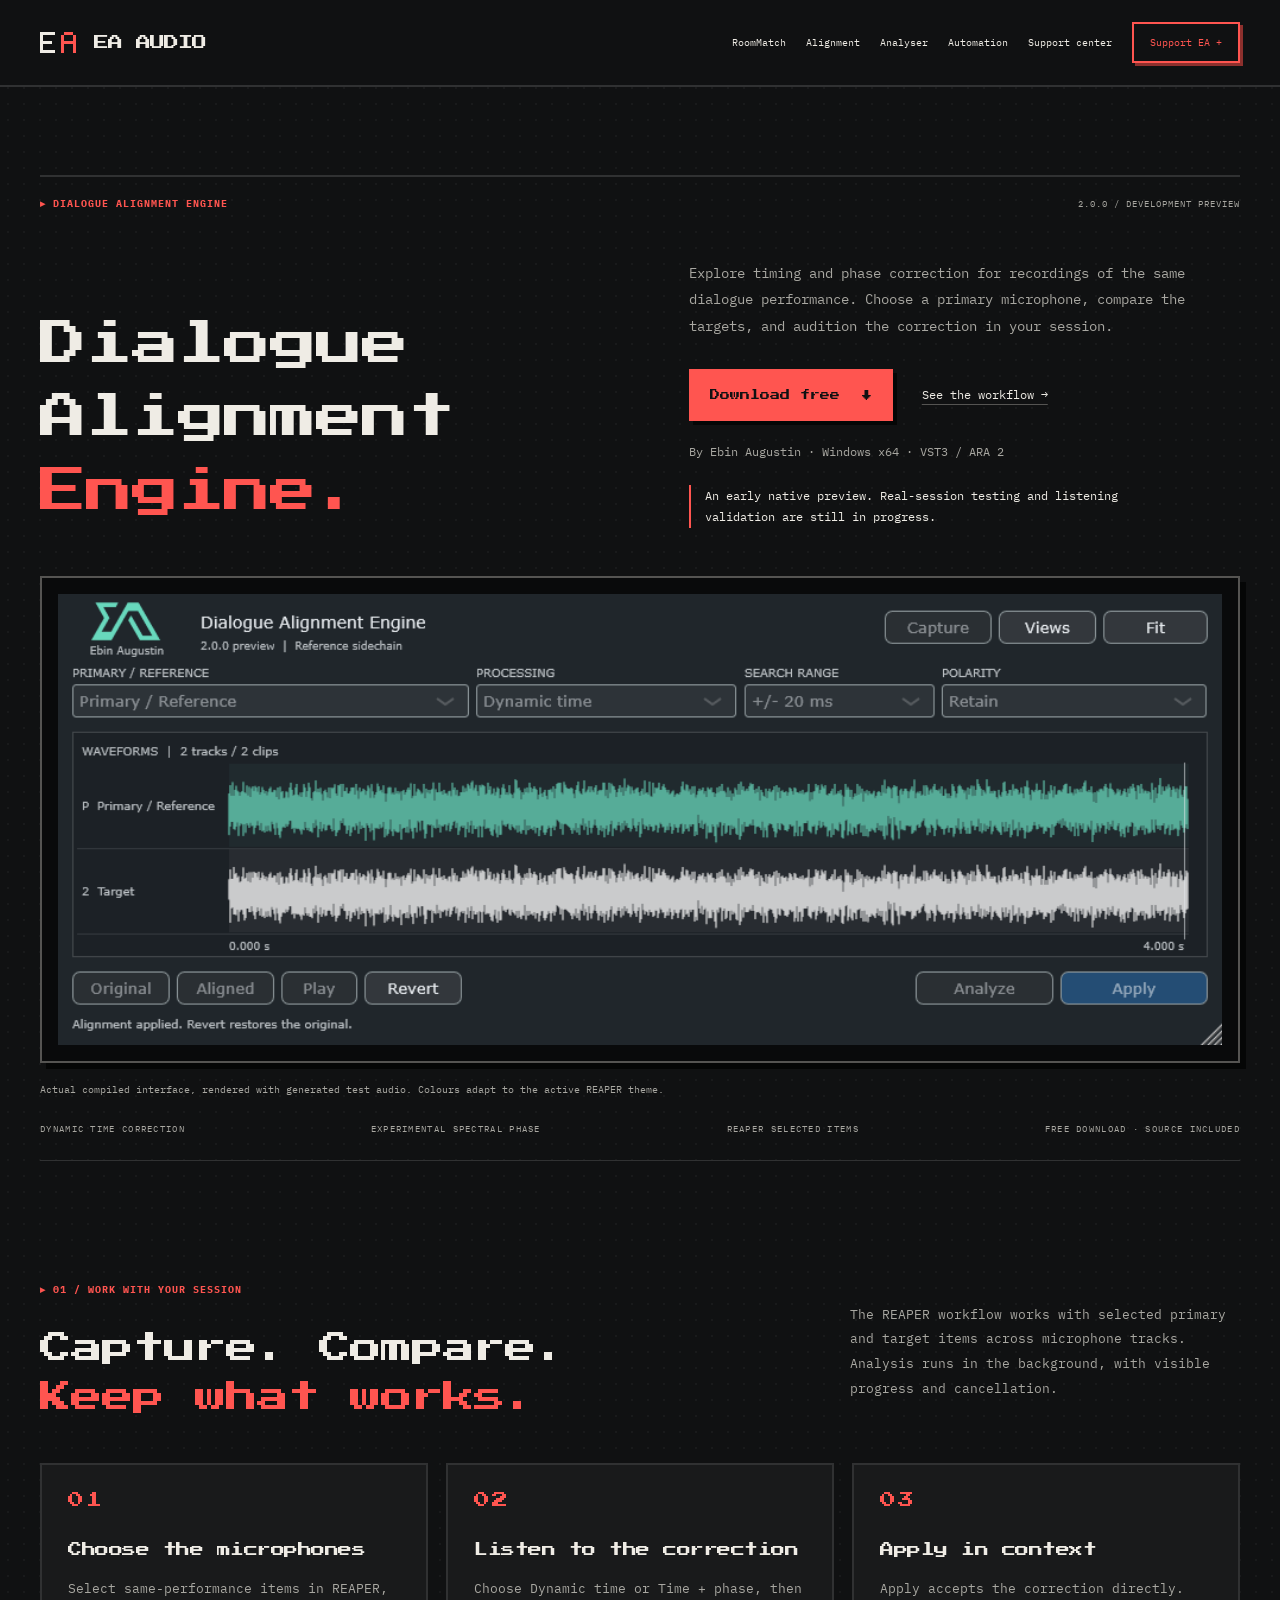
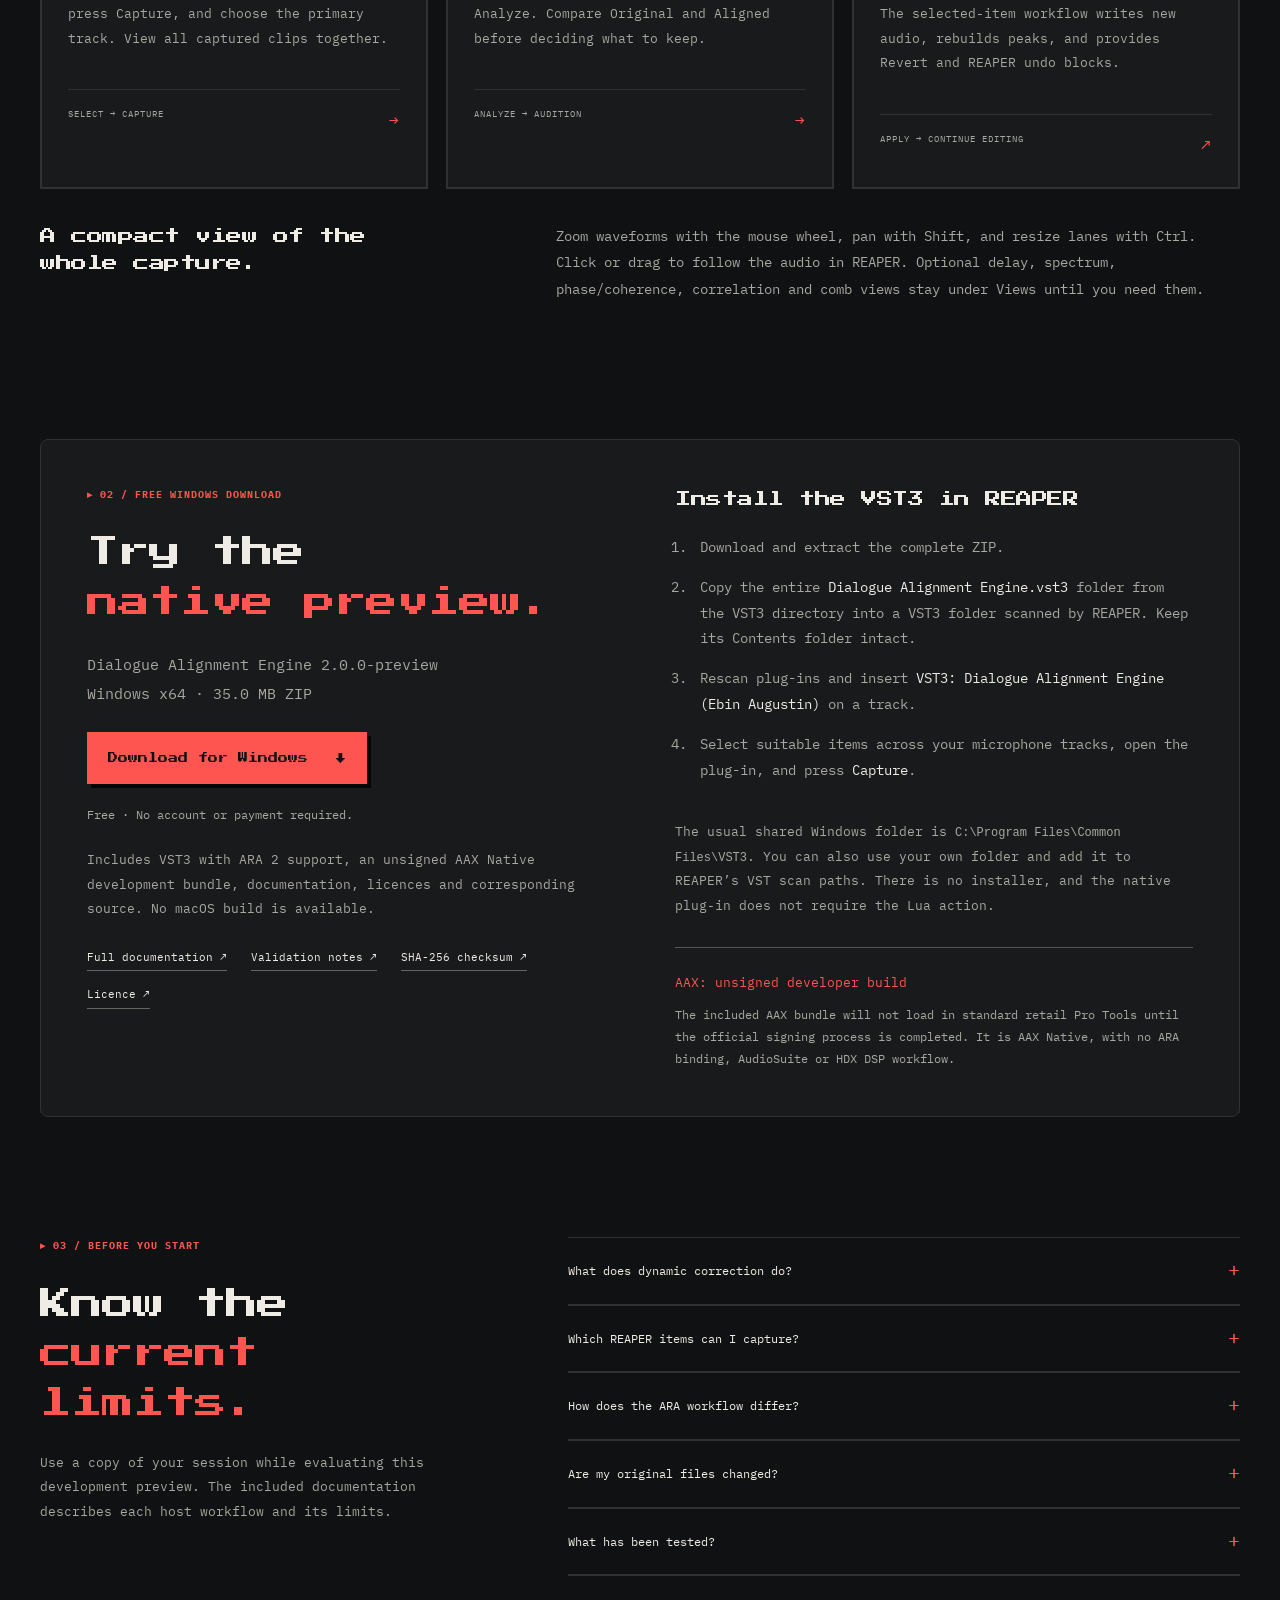
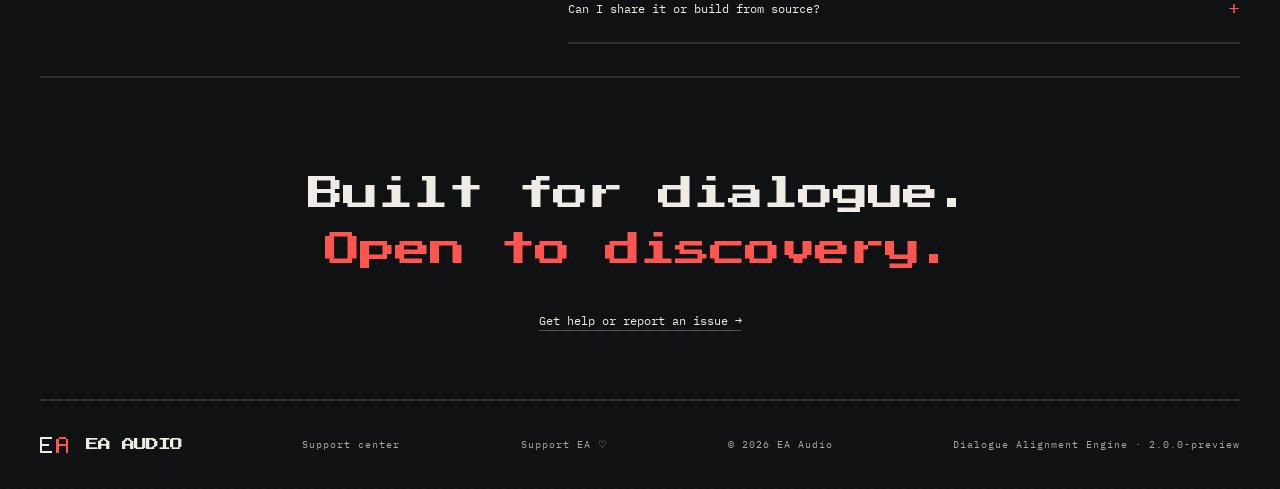
==== alignment.html @ 18503dd4 "Publish free Dialogue Alignment Engine 2.0.0 preview" ====
<!doctype html>
<html lang="en">
<head>
  <meta charset="UTF-8">
  <meta name="viewport" content="width=device-width, initial-scale=1">
  <meta name="theme-color" content="#101112">
  <title>Dialogue Alignment Engine — Free Windows Preview · EA Audio</title>
  <meta name="description" content="Free Windows preview of Dialogue Alignment Engine by Ebin Augustin. Dynamic dialogue timing, experimental spectral phase correction, and REAPER integration. VST3 with ARA 2 support.">
  <meta property="og:title" content="Dialogue Alignment Engine — Dialogue timing and phase correction">
  <meta property="og:description" content="A free Windows development preview for dialogue timing and phase correction. VST3 with ARA 2 support and a REAPER selected-item workflow.">
  <meta property="og:type" content="website">
  <meta property="og:url" content="https://ebinaugustin.github.io/ea-audio-website/alignment.html">
  <meta property="og:image" content="https://ebinaugustin.github.io/ea-audio-website/assets/alignment/interface.png">
  <link rel="canonical" href="https://ebinaugustin.github.io/ea-audio-website/alignment.html">
  <link rel="icon" href="assets/favicon.svg" type="image/svg+xml">
  <link rel="stylesheet" href="styles.css?v=9">
  <link rel="stylesheet" href="alignment.css?v=1">
  <script type="application/ld+json">{"@context":"https://schema.org","@type":"SoftwareApplication","name":"Dialogue Alignment Engine","softwareVersion":"2.0.0-preview","operatingSystem":"Windows x64","applicationCategory":"MultimediaApplication","author":{"@type":"Person","name":"Ebin Augustin"},"offers":{"@type":"Offer","price":"0","priceCurrency":"USD"},"url":"https://ebinaugustin.github.io/ea-audio-website/alignment.html","downloadUrl":"https://ebinaugustin.github.io/ea-audio-website/downloads/dialogue-alignment-engine/2.0.0-preview/Dialogue_Alignment_Engine_2_0_0_Windows_Preview.zip"}</script>
<link rel="stylesheet" href="pixel.css?v=2">
</head>
<body>
  <a class="skip" href="#main">Skip to content</a>
  <header class="header"><a class="brand" href="./" aria-label="EA Audio home"><img src="assets/pixel-mark.svg" alt="" width="34" height="28"><span>EA <b>AUDIO</b></span></a><button class="pixel-menu" type="button" aria-expanded="false" aria-controls="pixel-navigation">MENU +</button><nav id="pixel-navigation" aria-label="Main navigation"><a href="./#roommatch">RoomMatch</a><a href="alignment.html" aria-current="page">Alignment</a><a href="analyser.html">Analyser</a><a href="automation.html">Automation</a><a href="support.html">Support center</a><a class="nav-support" href="./#support">Support EA +</a></nav></header>
  <main id="main">
    <section class="section alignment-hero">
      <div class="hero-top"><p class="eyebrow">DIALOGUE ALIGNMENT ENGINE</p><span class="edition">2.0.0 / DEVELOPMENT PREVIEW</span></div>
      <div class="alignment-heading">
        <h1>Dialogue<br>Alignment<br><em>Engine.</em></h1>
        <div>
          <p class="intro">Explore timing and phase correction for recordings of the same dialogue performance. Choose a primary microphone, compare the targets, and audition the correction in your session.</p>
          <div class="hero-actions"><a class="button primary" href="#download">Download free <span aria-hidden="true">↓</span></a><a class="text-link" href="#workflow">See the workflow →</a></div>
          <p class="alignment-meta">By Ebin Augustin · Windows x64 · VST3 / ARA 2</p>
          <p class="alignment-preview-note">An early native preview. Real-session testing and listening validation are still in progress.</p>
        </div>
      </div>
      <figure class="alignment-figure">
        <div class="product-frame"><img src="assets/alignment/interface.png" width="980" height="380" alt="Dialogue Alignment Engine with primary and target waveforms, dynamic time controls and Original, Aligned, Analyze and Apply buttons" fetchpriority="high"></div>
        <figcaption class="caption">Actual compiled interface, rendered with generated test audio. Colours adapt to the active REAPER theme.</figcaption>
      </figure>
      <div class="alignment-strip"><span>DYNAMIC TIME CORRECTION</span><span>EXPERIMENTAL SPECTRAL PHASE</span><span>REAPER SELECTED ITEMS</span><span>FREE DOWNLOAD · SOURCE INCLUDED</span></div>
    </section>

    <section class="section" id="workflow">
      <div class="section-heading"><div><p class="eyebrow">01 / WORK WITH YOUR SESSION</p><h2>Capture. Compare.<br><em>Keep what works.</em></h2></div><p>The REAPER workflow works with selected primary and target items across microphone tracks. Analysis runs in the background, with visible progress and cancellation.</p></div>
      <div class="steps">
        <article><span class="step-num">01</span><h3>Choose the microphones</h3><p>Select same-performance items in REAPER, press Capture, and choose the primary track. View all captured clips together.</p><div class="step-line"><span>SELECT → CAPTURE</span><span aria-hidden="true">→</span></div></article>
        <article><span class="step-num">02</span><h3>Listen to the correction</h3><p>Choose Dynamic time or Time + phase, then Analyze. Compare Original and Aligned before deciding what to keep.</p><div class="step-line"><span>ANALYZE → AUDITION</span><span aria-hidden="true">→</span></div></article>
        <article><span class="step-num">03</span><h3>Apply in context</h3><p>Apply accepts the correction directly. The selected-item workflow writes new audio, rebuilds peaks, and provides Revert and REAPER undo blocks.</p><div class="step-line"><span>APPLY → CONTINUE EDITING</span><span aria-hidden="true">↗</span></div></article>
      </div>
      <div class="alignment-detail"><h3>A compact view of the whole capture.</h3><p>Zoom waveforms with the mouse wheel, pan with Shift, and resize lanes with Ctrl. Click or drag to follow the audio in REAPER. Optional delay, spectrum, phase/coherence, correlation and comb views stay under Views until you need them.</p></div>
    </section>

    <section class="section alignment-download" id="download" aria-labelledby="download-title">
      <div class="alignment-download-panel">
        <div>
          <p class="eyebrow">02 / FREE WINDOWS DOWNLOAD</p>
          <h2 id="download-title">Try the<br><em>native preview.</em></h2>
          <p class="intro">Dialogue Alignment Engine 2.0.0-preview<br>Windows x64 · 35.0 MB ZIP</p>
          <a class="button primary alignment-download-button" href="downloads/dialogue-alignment-engine/2.0.0-preview/Dialogue_Alignment_Engine_2_0_0_Windows_Preview.zip" download>Download for Windows <span aria-hidden="true">↓</span></a>
          <p class="alignment-meta">Free · No account or payment required.</p>
          <p class="alignment-small">Includes VST3 with ARA 2 support, an unsigned AAX Native development bundle, documentation, licences and corresponding source. No macOS build is available.</p>
          <div class="alignment-doc-links"><a href="downloads/dialogue-alignment-engine/2.0.0-preview/README.md">Full documentation ↗</a><a href="downloads/dialogue-alignment-engine/2.0.0-preview/VALIDATION.md">Validation notes ↗</a><a href="downloads/dialogue-alignment-engine/2.0.0-preview/SHA256SUMS.txt">SHA-256 checksum ↗</a><a href="downloads/dialogue-alignment-engine/2.0.0-preview/LICENSE.md">Licence ↗</a></div>
        </div>
        <div class="alignment-install" id="install">
          <h3>Install the VST3 in REAPER</h3>
          <ol><li>Download and extract the complete ZIP.</li><li>Copy the entire <strong>Dialogue Alignment Engine.vst3</strong> folder from the VST3 directory into a VST3 folder scanned by REAPER. Keep its Contents folder intact.</li><li>Rescan plug-ins and insert <strong>VST3: Dialogue Alignment Engine (Ebin Augustin)</strong> on a track.</li><li>Select suitable items across your microphone tracks, open the plug-in, and press <strong>Capture</strong>.</li></ol>
          <p class="alignment-small">The usual shared Windows folder is <code>C:\Program Files\Common Files\VST3</code>. You can also use your own folder and add it to REAPER’s VST scan paths. There is no installer, and the native plug-in does not require the Lua action.</p>
          <div class="alignment-aax"><strong>AAX: unsigned developer build</strong><p>The included AAX bundle will not load in standard retail Pro Tools until the official signing process is completed. It is AAX Native, with no ARA binding, AudioSuite or HDX DSP workflow.</p></div>
        </div>
      </div>
    </section>

    <section class="faq section alignment-faq" id="details">
      <div><p class="eyebrow">03 / BEFORE YOU START</p><h2>Know the<br><em>current limits.</em></h2><p class="alignment-small">Use a copy of your session while evaluating this development preview. The included documentation describes each host workflow and its limits.</p></div>
      <div class="questions">
        <details><summary>What does dynamic correction do?<span aria-hidden="true">+</span></summary><p>Dynamic time estimates changing delay across a recording rather than applying one offset to the whole clip. Time + phase adds experimental adaptive spectral phase correction. Results depend on the shared performance and recording conditions; audition them before applying.</p></details>
        <details><summary>Which REAPER items can I capture?<span aria-hidden="true">+</span></summary><p>Whole, normal-rate mono or stereo file takes, without take FX or envelopes, stretch markers, loops, grouping, locks, reversed or section sources, or existing inverted take/track polarity. Capture is limited to 512 MB total and ten minutes per clip. Track effects are outside the source analysis.</p></details>
        <details><summary>How does the ARA workflow differ?<span aria-hidden="true">+</span></summary><p>The VST3 includes an ARA 2 factory and playback/editor integration. Assign the relevant microphone regions through the host’s ARA workflow. In REAPER, use Views → Capture ARA document. Only host-assigned regions are accessible; stretched ARA regions are refused. Host playback and archive round trips still need qualification.</p></details>
        <details><summary>Are my original files changed?<span aria-hidden="true">+</span></summary><p>The REAPER selected-item workflow creates 32-bit float WAV files in the project’s Dialogue Alignment Renders folder. Original media files are not overwritten. Keep the render folder when saving, sharing or moving a project. Revert is available for the current capture session; committed media remains after reopening a project.</p></details>
        <details><summary>What has been tested?<span aria-hidden="true">+</span></summary><p>Four automated checks passed, covering generated-audio engine cases, processor and simulated REAPER integration, VST3/ARA entry points, and unsigned AAX registration. Live REAPER and ARA host workflows, production dialogue listening, large sessions and Pro Tools qualification remain pending. This is not a claim of commercial-product quality or speed parity. See the validation notes in the download.</p></details>
        <details><summary>Can I share it or build from source?<span aria-hidden="true">+</span></summary><p>Yes. The package includes corresponding source and dependency notices. The project uses AGPL-3.0-or-later; preserve the included notices and follow the licence terms when redistributing or modifying it. The older Lua action is a separate tool, with some features that are not yet exposed in the native interface.</p></details>
      </div>
    </section>
    <section class="closing"><p>Built for dialogue.<br><em>Open to discovery.</em></p><a class="text-link" href="support.html?plugin=dialogue-alignment-engine">Get help or report an issue →</a></section>
  </main>
  <footer><a class="brand" href="./"><img src="assets/pixel-mark.svg" alt="" width="48" height="30"><span>EA <b>AUDIO</b></span></a><a href="support.html?plugin=dialogue-alignment-engine">Support center</a><a href="./#support">Support EA ♡</a><span>© 2026 EA Audio</span><span>Dialogue Alignment Engine · 2.0.0-preview</span></footer>
<script src="pixel.js?v=2"></script>
</body>
</html>
---- styles.css ----
:root{--bg:#101112;--surface:#191a1b;--ink:#efece5;--muted:#a8a7a1;--line:#303132;--red:#ff5550}*{box-sizing:border-box}html{scroll-behavior:smooth;scroll-padding-top:90px}body{margin:0;background:var(--bg);color:var(--ink);font:16px/1.6 'DM Sans',Arial,sans-serif}a{color:inherit;text-decoration:none}button{font:inherit}a,button,summary{-webkit-tap-highlight-color:transparent}a:focus-visible,button:focus-visible,summary:focus-visible{outline:2px solid var(--red);outline-offset:6px}::selection{background:var(--red);color:#101112}.skip{position:fixed;top:-80px;left:20px;background:var(--ink);color:var(--bg);padding:12px;z-index:50}.skip:focus{top:10px}.header{padding:23px max(5.4vw,24px);display:flex;align-items:center;justify-content:space-between;border-bottom:1px solid var(--line);background:var(--bg);position:sticky;top:0;z-index:10}.brand{display:flex;align-items:center;gap:12px;font-size:20px;letter-spacing:1px;white-space:nowrap}.brand img{object-fit:contain}.brand b{font-weight:400;color:var(--muted)}nav{display:flex;gap:36px;font-size:13px;align-items:center}nav a:hover,.text-link:hover{color:var(--red)}.nav-download{border-left:1px solid var(--line);padding-left:32px}.nav-download span{margin-left:16px}.hero,.section,.closing,footer{padding-left:max(5.4vw,24px);padding-right:max(5.4vw,24px);max-width:1600px;margin:auto}.hero{padding-top:42px}.hero-top{display:flex;justify-content:space-between;align-items:center}.eyebrow,.edition,.art-label,.art-caption,.hero-bottom,.caption,.preview-label,.step-line,.step-num,.feature-list>article>span,.beta-badge,footer{font-family:'DM Sans',Arial,sans-serif;font-size:10px;letter-spacing:1.5px}.eyebrow{color:var(--red);margin:0 0 25px;font-weight:600}.hero-top .eyebrow{margin:0}.dot{display:inline-block;width:6px;height:6px;background:var(--red);border-radius:50%;margin-right:10px;box-shadow:0 0 14px #ff555050}.edition{color:var(--muted)}.hero-grid{display:grid;grid-template-columns:1.16fr 1fr;gap:42px;align-items:center;padding:54px 0 70px}h1,h2,.closing p{font-family:'Instrument Serif',Georgia,serif;font-weight:400;line-height:1.04;letter-spacing:-2px;margin:0}h1{font-size:clamp(58px,6.5vw,106px)}em{font-weight:400;color:#bcb8b0}h1 em{color:var(--red)}.intro{max-width:470px;color:var(--muted);font-size:16px;line-height:1.8;margin:30px 0}.hero-actions{display:flex;align-items:center;gap:29px}.button{padding:15px 21px;display:inline-flex;gap:30px;align-items:center;font-size:12px;font-weight:600}.primary{background:var(--red);color:#111}.primary:hover{background:#ff7772}.text-link{font-size:12px;display:inline-flex;gap:20px;align-items:center}.sound-art{border:1px solid var(--line);background:radial-gradient(ellipse at 55% 55%,#242020,transparent 60%);position:relative;padding:22px 18px 15px;transform:rotate(-2deg)}.sound-art svg{width:100%;display:block}.art-label{display:flex;justify-content:space-between;font-size:8px;color:var(--muted)}.art-caption{color:var(--muted);font-size:9px;text-align:center;padding-top:8px}.hero-bottom{border-top:1px solid var(--line);border-bottom:1px solid var(--line);display:flex;justify-content:space-between;align-items:center;padding:21px 0;color:var(--muted);font-size:9px}.hero-bottom>span:first-child{color:var(--ink);font-size:13px;letter-spacing:2px}.hero-bottom small{display:block;color:var(--red);font-size:7px;letter-spacing:2px}.section{padding-top:100px;padding-bottom:20px}h2{font-size:clamp(45px,4.3vw,68px)}.section-heading{display:flex;justify-content:space-between;gap:60px;align-items:flex-end;margin-bottom:42px}.section-heading>p{max-width:350px;margin:0;color:var(--muted);font-size:14px;line-height:1.9}.preview-toolbar{display:flex;justify-content:space-between;align-items:center;background:#191a1b;border:1px solid var(--line);padding:15px 20px}.preview-label{font-size:9px;color:var(--muted)}.view{background:transparent;border:0;color:var(--muted);font-size:11px;padding:8px 15px;cursor:pointer}.view.active{background:#303132;color:var(--ink)}.view:hover{color:var(--red)}.product-frame{background:#080b0d;border:1px solid var(--line);border-top:0;padding:22px}.product-frame img{display:block;width:100%;height:auto}.caption{color:var(--muted);font-size:9px;letter-spacing:.3px;margin-top:13px}.steps{display:grid;grid-template-columns:repeat(3,1fr);border-top:1px solid var(--line);border-bottom:1px solid var(--line)}.steps article{padding:30px 32px 22px 0}.steps article+article{border-left:1px solid var(--line);padding-left:32px}.step-num{color:var(--red)}h3{font-weight:500;font-size:20px;letter-spacing:-.4px;margin:26px 0 12px}.steps p,.feature-list p{color:var(--muted);font-size:13px;line-height:1.9;margin:0}.step-line{display:flex;justify-content:space-between;margin-top:38px;padding-top:16px;border-top:1px solid var(--line);font-size:8px;color:var(--muted)}.step-line>span:last-child{font-size:16px;color:var(--red)}.features{padding-top:90px;padding-bottom:90px}.feature-grid{display:grid;grid-template-columns:1fr 1fr;gap:80px}.feature-list article{display:flex;gap:24px;border-bottom:1px solid var(--line);padding:20px 0}.feature-list article:first-child{padding-top:0}.feature-list>article>span{color:var(--red);padding-top:3px}.feature-list h3{margin:0 0 8px;font-size:18px}.downloads{background:#e9e5dc;color:#161719;padding-top:75px;padding-bottom:55px}.downloads em{color:#726d66}.downloads .eyebrow{color:#b93430}.downloads .section-heading>p{color:#615e59}.download-grid{display:grid;grid-template-columns:repeat(3,1fr);border:1px solid #c8c3ba}.download-grid article{padding:25px;display:flex;flex-direction:column}.download-grid article+article{border-left:1px solid #c8c3ba}.os-icon{font:42px/1 Arial,sans-serif;margin-bottom:13px}.os-icon.mac{font-size:34px;height:42px;padding-top:4px}.download-grid h3{margin:12px 0 2px;font-size:22px}.download-grid p{font-size:11px;color:#615e59;margin:0}.download-action{display:flex;flex-direction:column;gap:4px;border:1px solid #bbb7b0;margin-top:30px;padding:13px 15px;font-size:12px;color:#67635d;cursor:default}.download-action span{font-size:9px;text-transform:uppercase;letter-spacing:1.2px}.download-action[href]{background:#151617;color:#efece5;cursor:pointer}.download-action[href]:hover{background:#ae302d}.beta-note{display:flex;align-items:center;gap:20px;margin-top:28px}.beta-badge{border:1px solid #a19a90;padding:4px 8px;font-size:9px;flex-shrink:0}.beta-note p{font-size:11px;color:#615e59;line-height:1.8;margin:0;max-width:760px}.faq{display:grid;grid-template-columns:.8fr 1.2fr;gap:80px;padding-bottom:90px}.questions details{border-bottom:1px solid var(--line);padding:22px 0}.questions details:first-child{border-top:1px solid var(--line)}summary{display:flex;justify-content:space-between;gap:20px;list-style:none;font-size:14px;cursor:pointer}summary::-webkit-details-marker{display:none}summary span{font-size:20px;color:var(--red);line-height:1}details[open] summary span{transform:rotate(45deg)}details p{color:var(--muted);font-size:13px;line-height:1.9;margin:20px 25px 0 0}.closing{border-top:1px solid var(--line);text-align:center;padding-top:75px;padding-bottom:75px}.closing p{font-size:clamp(45px,5vw,75px);margin:15px 0 28px}.closing .eyebrow{color:var(--muted)}footer{border-top:1px solid var(--line);display:flex;align-items:center;justify-content:space-between;padding-top:25px;padding-bottom:25px;color:var(--muted);font-size:9px;letter-spacing:.4px}footer .brand{font-size:15px;color:var(--ink)}footer .brand img{width:35px}
@media(min-width:1600px){.header{padding-left:calc((100vw - 1427px)/2);padding-right:calc((100vw - 1427px)/2)}}
@media(max-width:900px){nav{gap:20px}.hero-grid{gap:20px}h1{font-size:62px}.hero-actions{gap:20px;flex-wrap:wrap}.hero-bottom{font-size:8px;gap:18px}.hero-bottom>span:last-child{display:none}.section-heading{gap:30px}.section-heading>p{max-width:280px}.feature-grid,.faq{gap:40px}.download-grid article{padding:20px}.download-grid p{font-size:10px}}
@media(max-width:650px){.header{padding:17px 20px}.brand{font-size:16px;gap:8px}.brand img{width:34px}nav{gap:18px}nav a{font-size:11px}nav a:nth-child(2){display:none}.nav-download{border:0;padding:0}.nav-download span{margin-left:6px}.hero,.section,.closing,footer{padding-left:22px;padding-right:22px}.hero{padding-top:26px}.hero-top .eyebrow{font-size:8px;letter-spacing:1px}.edition{font-size:8px}.hero-grid{grid-template-columns:1fr;gap:42px;padding:42px 0}h1{font-size:clamp(49px,11.6vw,74px);letter-spacing:-1.5px}.intro{font-size:14px;margin-top:24px}.hero-actions{gap:25px}.sound-art{transform:rotate(0);max-width:460px;width:100%;margin:auto}.hero-bottom{padding:18px 0;flex-wrap:wrap;justify-content:flex-start;gap:18px 28px}.hero-bottom>span:first-child{width:100%}.hero-bottom small{display:inline;margin-left:15px}.section{padding-top:65px}.section-heading{display:block;margin-bottom:30px}h2{font-size:48px}.section-heading>p{margin-top:25px;max-width:none;font-size:13px}.eyebrow{font-size:9px;margin-bottom:20px}.preview-toolbar{padding:10px;gap:8px;flex-wrap:wrap}.preview-label{font-size:7px}.view{font-size:10px;padding:6px 9px}.product-frame{padding:7px}.caption{font-size:8px;line-height:1.8}.steps{grid-template-columns:1fr}.steps article,.steps article+article{padding:24px 0;border-left:0}.steps article+article{border-top:1px solid var(--line)}.steps h3{margin-top:15px}.step-line{margin-top:22px}.feature-grid{grid-template-columns:1fr;gap:35px}.features{padding-bottom:60px}.downloads{padding-top:55px;padding-bottom:40px}.download-grid{grid-template-columns:1fr}.download-grid article{padding:25px}.download-grid article+article{border-left:0;border-top:1px solid #c8c3ba}.download-grid p{font-size:12px}.download-action{margin-top:22px}.beta-note{align-items:flex-start;gap:12px}.faq{grid-template-columns:1fr;gap:35px;padding-bottom:60px}summary{font-size:13px}.closing{padding-top:55px;padding-bottom:55px}footer{gap:20px;flex-wrap:wrap}footer .brand{width:100%}}
@media(prefers-reduced-motion:reduce){html{scroll-behavior:auto}}
.brand img{object-fit:cover;filter:invert(1);transform:scale(1.8)}

.hero-bottom>a:hover,footer>a:not(.brand):hover{color:var(--red)}
.developer-message{border-top:1px solid var(--line);display:grid;grid-template-columns:.8fr 1.2fr;gap:80px;padding-bottom:90px}
.message-heading h2{font-size:clamp(42px,4vw,64px)}
.message-promise{font-family:'Instrument Serif',Georgia,serif;font-size:40px;line-height:1.1;color:var(--red);margin:38px 0 0}
.message-promise em{color:var(--red)}
.message-body{max-width:680px}
.message-body p{font-size:15px;line-height:1.95;color:var(--muted);margin:0 0 26px}
.message-body strong{color:var(--ink);font-weight:600}
.message-body .message-signoff{border-left:2px solid var(--red);padding-left:24px;margin-top:32px;font-size:17px;line-height:1.8}
@media(max-width:900px){.developer-message{gap:40px}}
@media(max-width:650px){.developer-message{grid-template-columns:1fr;gap:35px;padding-bottom:60px}.message-heading h2{font-size:48px}.message-promise{margin-top:25px;font-size:34px}.message-body p{font-size:14px;line-height:1.9}.message-body .message-signoff{font-size:15px;padding-left:18px}.hero-bottom>a{display:inline-block}footer>a:not(.brand){width:100%}}

.download-totals{display:flex;align-items:center;justify-content:space-between;gap:24px;border-top:1px solid #c8c3ba;padding:24px 0 10px}
.download-totals>div{display:flex;align-items:baseline;gap:15px;flex-wrap:wrap}
.download-total-value{font-size:48px;line-height:1.1;font-weight:600;letter-spacing:-2px;color:#ae302d;font-variant-numeric:tabular-nums}
.download-total-label{font-size:14px;font-weight:500}
.download-totals>p{font-size:11px;color:#615e59;line-height:1.8;margin:0}
.count-updated{font-size:10px;color:#615e59;margin:0 0 24px}
.download-grid .platform-download-count{font-size:11px;color:#615e59;margin:12px 0 0;font-variant-numeric:tabular-nums}
@media(max-width:650px){.download-totals{align-items:flex-start;flex-direction:column;gap:10px}.download-total-value{font-size:42px}.download-totals>p{font-size:11px}.count-updated{line-height:1.7}}

/* EA Native Automation product announcement */
.automation-teaser{border-top:1px solid var(--line);padding-bottom:70px}.automation-teaser em{color:var(--red)}.automation-teaser-grid{display:grid;grid-template-columns:1fr 1fr;gap:60px;align-items:center}.automation-teaser-image{display:block;background:#0b0c0d;padding:18px;border:1px solid var(--line)}.automation-teaser-image img{display:block;width:100%;height:auto}.automation-badge{font-size:10px;letter-spacing:1.6px;color:var(--red)}.automation-teaser-grid h3{font-family:'Instrument Serif',Georgia,serif;font-size:43px;line-height:1.15;margin:20px 0}.automation-teaser-grid p:not(.automation-badge){color:var(--muted);font-size:14px;line-height:1.9}.automation-teaser-grid .hero-actions{margin-top:28px;flex-wrap:wrap}.automation-teaser-grid .automation-teaser-note{font-size:11px!important;margin-top:28px}.automation-teaser-note a{text-decoration:underline;text-underline-offset:3px;color:var(--ink)}
@media(max-width:900px){.automation-teaser-grid{gap:30px}.automation-teaser-grid h3{font-size:35px}}
@media(max-width:650px){.automation-teaser-grid{grid-template-columns:1fr;gap:28px}nav a:nth-child(2){display:inline}nav a[href="#workflow"]{display:none}nav{gap:13px}nav a{font-size:10px}.automation-teaser{padding-bottom:55px}.automation-teaser-image{padding:10px}.automation-teaser-grid h3{font-size:35px}}
@media(max-width:380px){.header nav a[href="#roommatch"]{display:none}}

/* Optional support */
.header .nav-support{color:var(--red);white-space:nowrap}
.nav-support span{margin-left:4px}
.support{display:grid;grid-template-columns:.85fr 1.15fr;gap:80px;padding-top:85px;padding-bottom:85px}
.support-intro>p:not(.eyebrow){max-width:420px;color:var(--muted);font-size:14px;line-height:1.9;margin:25px 0 0}
.support-intro .support-promise{color:var(--ink)!important;font-size:12px!important}
.support-methods{display:grid;grid-template-columns:1fr;gap:16px}
.support-card{border:1px solid var(--line);padding:28px;background:var(--surface);min-width:0}
.support-label{color:var(--red);font-size:9px;letter-spacing:1.6px;margin:0}
.support-card h3{font-size:22px;margin:12px 0 8px}
.support-card>p:not(.support-label){font-size:12px;color:var(--muted);line-height:1.8;margin:0}
.support-pay{margin:22px 0;width:100%;justify-content:space-between}
.support-copy{display:flex;gap:15px;align-items:center;justify-content:space-between;border-top:1px solid var(--line);padding-top:17px}
.support-copy span{font-size:13px;overflow-wrap:anywhere;min-width:0}
.support-copy button{border:1px solid #666661;background:none;color:var(--ink);font-size:11px;padding:8px 12px;cursor:pointer;white-space:nowrap}
.support-copy button:hover{border-color:var(--red);color:var(--red)}
.support-card .support-help{font-size:11px!important;margin-top:14px!important}
.support-unavailable{background:none}
.support-status{display:inline-block;font-size:10px;color:var(--muted);border:1px solid var(--line);padding:4px 9px;margin:3px 0 14px}
@media(max-width:1100px){.header nav{gap:18px}.support{gap:40px}}
@media(max-width:750px){.support{grid-template-columns:1fr;gap:30px}.support-intro>p:not(.eyebrow){max-width:550px}.header nav{gap:12px}.header nav a{font-size:11px}}
@media(max-width:650px){.support{padding-top:55px;padding-bottom:55px}.support-card{padding:23px}.header nav{gap:10px}.header nav a{font-size:10px}.header nav a[href="#screenshots"]{display:none}.header nav a[href="./#roommatch"]{display:none}}
@media(max-width:480px){.header nav a[href="#roommatch"]{display:none}.header .nav-download span{display:none}}

/* Music as another way to support EA Audio */
.support-tabs{display:flex;gap:6px;border-bottom:1px solid var(--line);padding-bottom:12px}
.support-tabs[hidden],.support-panel[hidden]{display:none}
.support-tabs button{flex:1;background:none;color:var(--muted);border:1px solid var(--line);padding:12px 14px;font:500 12px/1.5 'DM Sans',Arial,sans-serif;cursor:pointer}
.support-tabs button[aria-selected="true"]{background:var(--ink);color:var(--bg);border-color:var(--ink)}
.support-tabs button:hover{border-color:var(--red)}
.support-contribute{display:grid;gap:16px}
.support-panel:focus-visible{outline:2px solid var(--red);outline-offset:5px}
.support-music h3{font:400 35px/1.15 'Instrument Serif',Georgia,serif;letter-spacing:-.7px;margin:15px 0}
.music-links{display:grid;grid-template-columns:1fr 1fr;gap:10px;margin:25px 0}
.music-links a{display:flex;align-items:center;justify-content:space-between;gap:12px;padding:15px;border:1px solid #4d4e4e;font-size:13px;transition:background .15s,border-color .15s}
.music-links a:hover{background:#222324;border-color:var(--red)}
.music-links a>span:first-child{min-width:0}
.music-links small{display:block;font-size:10px;color:var(--muted);margin-top:3px}
.music-links a>span:nth-child(2){color:var(--red)}
.music-artist-site{border-bottom:1px solid var(--line);padding-bottom:14px;margin-bottom:3px}
.sr-only{position:absolute;width:1px;height:1px;padding:0;margin:-1px;overflow:hidden;clip-path:inset(50%);white-space:nowrap;border:0}
@media(max-width:400px){.music-links{grid-template-columns:1fr}.support-tabs button{font-size:11px;padding:12px 8px}}
@media(prefers-reduced-motion:reduce){.music-links a{transition:none}}
---- alignment.css ----
.alignment-hero{padding-top:42px}
.alignment-heading{display:grid;grid-template-columns:1.05fr 1fr;gap:70px;align-items:end;margin:46px 0 48px}
.alignment-heading h1{font-size:clamp(65px,7.3vw,112px)}
.alignment-heading .intro{margin-top:0;max-width:510px}
.alignment-meta{font-size:12px;color:var(--muted);line-height:1.8;margin:20px 0 0}
.alignment-preview-note{font-size:12px;color:var(--ink);line-height:1.8;border-left:2px solid var(--red);padding-left:14px;margin:22px 0 0;max-width:460px}
.alignment-figure{margin:0}
.alignment-figure .product-frame{border-top:1px solid var(--line);border-radius:8px;padding:16px}
.alignment-strip{display:flex;flex-wrap:wrap;justify-content:space-between;gap:14px 24px;border-bottom:1px solid var(--line);padding:22px 0;color:var(--muted);font-size:9px;letter-spacing:1.3px}
.alignment-detail{display:grid;grid-template-columns:1fr 1.5fr;gap:60px;padding:34px 0 16px}
.alignment-detail h3{font:400 34px/1.2 'Instrument Serif',Georgia,serif;max-width:330px;margin:0}
.alignment-detail p{font-size:14px;line-height:1.9;color:var(--muted);margin:0;max-width:650px}
.alignment-download{padding-top:75px}
.alignment-download-panel{display:grid;grid-template-columns:1fr 1fr;gap:70px;border:1px solid var(--line);background:var(--surface);padding:46px;border-radius:8px}
.alignment-download-panel h2{font-size:clamp(44px,4.2vw,66px)}
.alignment-download-panel .intro{font-size:15px;margin:24px 0}
.alignment-download-button{justify-content:space-between;min-width:280px}
.alignment-small{font-size:13px;line-height:1.9;color:var(--muted);margin:22px 0 0;max-width:540px}
.alignment-doc-links{display:flex;flex-wrap:wrap;gap:13px 24px;margin-top:25px;font-size:11px}
.alignment-doc-links a{border-bottom:1px solid #666661;padding-bottom:3px}
.alignment-doc-links a:hover{color:var(--red)}
.alignment-install h3{font-size:22px;margin:0 0 22px}
.alignment-install ol{padding-left:20px;color:var(--muted);font-size:14px;line-height:1.85;margin:0}
.alignment-install li{padding:0 0 14px 5px}
.alignment-install strong{color:var(--ink);font-weight:500}
.alignment-install code{overflow-wrap:anywhere;font-size:12px}
.alignment-aax{border-top:1px solid #565452;margin-top:28px;padding-top:22px}
.alignment-aax>strong{color:var(--red);font-size:13px}
.alignment-aax p{font-size:12px;line-height:1.85;color:var(--muted);margin:8px 0 0}
.alignment-faq{padding-bottom:75px}
.alignment-teaser{border-top:1px solid var(--line);padding-top:42px;padding-bottom:46px}
.alignment-teaser-grid{display:grid;grid-template-columns:.85fr 1.15fr;align-items:center;gap:50px}
.alignment-teaser-grid h2{font-size:clamp(42px,4.5vw,68px)}
.alignment-teaser-grid .intro{font-size:14px;max-width:490px;margin:24px 0}
.alignment-teaser-grid .hero-actions{flex-wrap:wrap}
.alignment-teaser-grid img{display:block;width:100%;height:auto;border:1px solid var(--line);border-radius:6px}
.alignment-teaser-grid .alignment-meta{font-size:11px}
@media(max-width:950px){.alignment-heading{gap:35px}.alignment-download-panel{gap:35px;padding:30px}.alignment-detail{gap:35px}.alignment-teaser-grid{gap:30px}.alignment-heading h1{font-size:74px}}
@media(max-width:750px){.alignment-heading,.alignment-download-panel,.alignment-detail,.alignment-teaser-grid{grid-template-columns:1fr;gap:28px}.alignment-heading{margin-top:32px}.alignment-heading h1{font-size:clamp(56px,12vw,85px)}.alignment-hero .hero-top{gap:20px;align-items:start;flex-wrap:wrap}.alignment-hero .edition{font-size:8px}.alignment-figure .product-frame{padding:5px}.alignment-download{padding-top:55px}.alignment-download-panel{padding:24px}.alignment-download-button{width:100%;min-width:0}.alignment-detail h3{max-width:none}.alignment-faq{padding-bottom:55px}.alignment-teaser{padding-top:35px;padding-bottom:35px}.alignment-strip{font-size:8px}}

/* Match the published pixel theme and its existing mobile menu. */
body .pixel-product-nav{grid-template-columns:repeat(4,minmax(0,1fr))}
@media(max-width:1050px) and (min-width:761px){body .pixel-product-nav{grid-template-columns:repeat(2,minmax(0,1fr))}}
@media(max-width:760px){body .pixel-product-nav{grid-template-columns:1fr}}
---- pixel.css ----
@font-face{font-family:Pixel;src:url('assets/fonts/press-start.ttf') format('truetype');font-display:swap}
@font-face{font-family:Plex;src:url('assets/fonts/plex-regular.ttf') format('truetype');font-weight:400;font-display:swap}
@font-face{font-family:Plex;src:url('assets/fonts/plex-bold.ttf') format('truetype');font-weight:600 800;font-display:swap}
:root{--bg:#101112;--surface:#191a1b;--ink:#efece5;--muted:#a8a7a1;--line:#303132;--red:#ff5550;--pixel:Pixel,'Courier New',monospace;--mono:Plex,'Courier New',monospace}
html{scroll-padding-top:110px}body{font:14px/1.85 var(--mono);background-color:var(--bg);background-image:radial-gradient(#ffffff0a 1px,transparent 1px);background-size:16px 16px}button,input,select,textarea{font-family:var(--mono)}a,button,summary{transition:color .1s,background .1s,transform .1s}button{border-radius:0}h1,h2,h3,.closing p,.support-music h3,.automation-teaser-grid h3{font-family:var(--pixel)!important;font-weight:400;letter-spacing:-1px!important;line-height:1.55!important}h1{font-size:clamp(26px,3.7vw,48px)!important}h2{font-size:clamp(22px,2.5vw,32px)!important}h3{font-size:16px!important;line-height:1.7!important;letter-spacing:-.5px!important}em{font-style:normal;color:var(--red)!important}p{text-wrap:pretty}::selection{background:var(--red);color:var(--bg)}:focus-visible{outline:3px solid var(--red)!important;outline-offset:5px}
.preview-ribbon{display:flex;justify-content:space-between;gap:20px;background:var(--ink);color:var(--bg);padding:8px max(calc((100vw - 1200px)/2),28px);font:10px/1.6 var(--mono);letter-spacing:1px;text-transform:uppercase;border-bottom:4px solid var(--red)}
.header{background:var(--bg);border-bottom:2px solid var(--line);padding:22px max(calc((100vw - 1200px)/2),28px);gap:30px;position:sticky;top:0}
.brand{font-family:var(--pixel);font-size:17px!important;letter-spacing:-1px;gap:18px;line-height:1.4}.brand b{font-weight:400;color:var(--ink)}.brand small{display:block;color:var(--muted);font:8px/1.5 var(--mono);letter-spacing:2px;margin-top:6px}.brand img{width:34px;height:28px;object-fit:contain;transform:none;filter:invert(1);image-rendering:pixelated}
.header nav{gap:26px;align-items:center}.header nav a{font:11px/1.5 var(--mono);white-space:nowrap}.header nav a:hover{color:var(--red)}.header .nav-support{padding:11px 16px;border:2px solid var(--red);box-shadow:3px 3px 0 #8d302d;color:var(--red);background:var(--bg)}.header .nav-support:hover{background:var(--red);color:var(--bg)}.pixel-menu{display:none}.nav-download{border:0;padding:0}
.section,.hero,.closing,footer,.pixel-hero,.creator-note{max-width:1200px;padding-left:0;padding-right:0;margin-left:auto;margin-right:auto}.section{padding-top:88px;padding-bottom:32px}.hero{padding-top:42px}.section-heading{gap:50px;align-items:center;margin-bottom:40px}.section-heading>p{font-size:13px;line-height:1.9;max-width:390px}.eyebrow,.edition,.preview-label,.caption,.preview-label,.step-line,.art-label,.art-caption,footer{font-family:var(--mono);letter-spacing:1px}.eyebrow{font-size:10px;margin-bottom:24px;color:var(--red)}.eyebrow:before{content:'▸ ';color:var(--red)}.eyebrow .dot{display:none}.intro{font-size:14px;line-height:1.9;color:var(--muted);max-width:500px}.edition{font-size:9px}.dot{border-radius:0;box-shadow:none}
.creator-note{margin-top:22px;border:2px solid var(--line);background:var(--surface);position:relative}.creator-note>summary{padding:18px 22px;align-items:center;gap:24px;cursor:pointer;display:flex;font:11px/1.7 var(--mono);color:var(--ink)}.note-heading{display:flex;align-items:center;gap:15px}.note-icon{background:var(--red);color:var(--bg);font:12px/1 var(--pixel);width:26px;height:26px;display:flex;align-items:center;justify-content:center}.note-more{color:var(--red);white-space:nowrap}.creator-note[open] .note-more:after{content:' −'}.creator-note:not([open]) .note-more:after{content:' +'}.creator-note .message-body{max-width:none;padding:10px 28px 22px;columns:2;column-gap:40px}.creator-note .message-body p{font:13px/1.95 var(--mono);margin-bottom:18px}.creator-note .message-body .message-signoff{font-size:13px;border-left:3px solid var(--red);margin-top:20px;break-inside:avoid}.creator-note .message-body strong{font-weight:600}
.pixel-hero{padding-top:70px;padding-bottom:28px;display:grid;grid-template-columns:1.15fr 1fr;gap:66px;align-items:center}.pixel-hero h1{font-size:clamp(28px,3.2vw,44px)!important;line-height:1.6!important;margin:22px 0 24px;letter-spacing:-2px!important}.pixel-hero h1 em{display:block}.pixel-hero .intro{max-width:495px;margin:0 0 30px}.pixel-hero .hero-actions{gap:28px}.pixel-hero-kicker{display:flex;align-items:center;gap:12px;color:var(--muted);font-size:10px;letter-spacing:1.3px}.pixel-hero-kicker span{width:8px;height:8px;background:var(--red)}.pixel-signature{font-size:10px;color:var(--muted);margin:27px 0 0;letter-spacing:1px}.pixel-scene{border:2px solid #555452;box-shadow:8px 8px 0 #050606;margin:0;background:var(--surface);position:relative}.pixel-window-title{display:flex;justify-content:space-between;align-items:center;padding:11px 14px;border-bottom:2px solid #555452;font:9px/1.5 var(--mono);background:#262728;color:var(--ink);letter-spacing:1px}.pixel-window-title span:last-child{color:var(--red);letter-spacing:4px}.pixel-scene img{width:100%;height:auto;display:block;image-rendering:pixelated}.pixel-scene figcaption{display:flex;justify-content:space-between;padding:12px 14px;border-top:2px solid #555452;font-size:8px;letter-spacing:1px;color:var(--muted)}.pixel-scene figcaption span:first-child{color:var(--red)}
.pixel-product-nav{grid-column:1/-1;display:grid;grid-template-columns:repeat(3,1fr);gap:18px;margin-top:22px}.pixel-product-nav>a{border:2px solid var(--line);background:var(--surface);padding:20px;box-shadow:4px 4px 0 #050606;display:grid;grid-template-columns:36px 1fr 14px;align-items:center;gap:15px}.pixel-product-nav>a:hover{border-color:var(--red);transform:translate(-2px,-2px);box-shadow:6px 6px 0 #050606}.pixel-product-icon{display:flex;align-items:flex-end;gap:3px;height:30px}.pixel-product-icon i{width:5px;background:var(--red);height:70%}.pixel-product-icon i:nth-child(2){height:100%}.pixel-product-icon i:nth-child(3){height:50%}.pixel-product-icon i:nth-child(4){height:80%}.pixel-product-nav strong{display:block;font:10px/1.8 var(--pixel);color:var(--ink);letter-spacing:-.4px}.pixel-product-nav small{display:block;font:9px/1.6 var(--mono);color:var(--muted);margin-top:7px}.pixel-product-nav .pixel-nav-arrow{color:var(--red);font-size:19px}
.button,.download-action[href],.automation-copy-row button{font:10px/1.8 var(--pixel);border:2px solid var(--ink);padding:15px 19px;gap:22px;box-shadow:4px 4px 0 #050606;cursor:pointer;transform:none;border-radius:0}.primary,.download-action[href]{color:var(--bg);background:var(--red);border-color:var(--red)}.primary:hover,.download-action[href]:hover{background:var(--ink);border-color:var(--ink);color:var(--bg);transform:translate(-2px,-2px);box-shadow:6px 6px 0 #050606}.primary:active{transform:translate(3px,3px);box-shadow:1px 1px 0 #050606}.text-link{font:12px/1.8 var(--mono);gap:12px;text-decoration:underline;text-underline-offset:5px;text-decoration-color:#555452}.text-link:hover{color:var(--red);text-decoration-color:var(--red)}
.analyser-teaser{margin-top:60px;padding:38px;border:2px solid var(--line);box-shadow:6px 6px 0 #050606;background:var(--surface)}.analyser-teaser-grid{grid-template-columns:.9fr 1.1fr;gap:40px}.analyser-teaser-grid img{border:2px solid #555452;border-radius:0}.analyser-teaser .intro{font-size:13px}.analyser-teaser .hero-actions{gap:20px}.analyser-teaser h2{font-size:25px!important}.purchase-note{font:11px/1.8 var(--mono)}
.hero-grid{grid-template-columns:1.1fr 1fr;gap:55px;padding-top:45px}.hero h1,.hero h2{font-size:clamp(23px,2.7vw,36px)!important}.hero-top{padding-top:18px;border-top:2px solid var(--line)}.hero .intro{font-size:14px}.hero-bottom{border-width:2px;padding:22px 0;font:10px/1.8 var(--mono)}.hero-bottom>span:first-child{font-family:var(--pixel);font-size:12px}.hero-bottom small{font:9px/1.8 var(--mono);color:var(--red);letter-spacing:1px;margin-top:7px}.hero-bottom>a{color:var(--red)}.sound-art{transform:none;background:var(--surface);border:2px solid #555452;box-shadow:6px 6px 0 #050606;padding:0}.sound-art img{width:100%;display:block}.sound-art .art-label,.sound-art .art-caption{padding:14px;font:9px/1.5 var(--mono)}.sound-art .art-label{border-bottom:2px solid #555452;background:#262728}.sound-art .art-caption{border-top:2px solid #555452}
.preview-toolbar{background:#262728;border:2px solid #555452;padding:12px 16px;gap:20px}.preview-label{font-size:9px}.view{font:10px/1.6 var(--mono);padding:8px 12px;border:1px solid var(--line);margin-left:4px}.view.active{background:var(--ink);color:var(--bg);border-color:var(--ink)}.product-frame,.automation-gallery-image,.analyser-dashboard{border:2px solid #555452!important;border-radius:0!important;background:#090a0b;box-shadow:6px 6px 0 #050606;padding:16px}.product-frame img{border-radius:0}.caption{font-size:10px;line-height:1.9;letter-spacing:0;margin-top:17px}.steps{gap:18px;border:0}.steps article,.steps article+article{background:var(--surface);border:2px solid var(--line);padding:26px}.steps h3{margin:22px 0 15px;font-size:14px!important}.steps p,.feature-list p{font:13px/1.9 var(--mono)}.step-num{font:16px/1 var(--pixel);color:var(--red)}.step-line{font-size:9px}.feature-grid{gap:70px}.feature-list article{border-width:2px;padding:24px 0}.feature-list h3{font-size:14px!important}.feature-list>article>span{font:12px/1.7 var(--pixel);color:var(--red)}
.downloads{padding:48px;margin-top:65px;background:var(--ink);border:3px solid var(--ink);box-shadow:8px 8px 0 #050606;color:var(--bg)}.downloads em{color:#ae302d!important}.downloads .eyebrow{color:#ae302d}.downloads .eyebrow:before{color:#ae302d}.downloads h2{font-size:26px!important}.downloads .section-heading>p{font-family:var(--mono);color:#504e49}.download-totals{border-top:2px solid #b6b2a8}.download-total-value{font:34px/1.4 var(--pixel);letter-spacing:-2px;color:#ae302d}.download-total-label{font:12px/1.7 var(--mono)}.download-totals>p,.count-updated,.download-grid p,.platform-download-count{color:#504e49!important;font-family:var(--mono)}.download-grid{gap:18px;border:0;margin-top:28px}.download-grid article,.download-grid article+article{border:2px solid #aaa69b;background:#dedbd2;padding:24px;min-width:0}.download-grid h3{font-size:15px!important;margin:15px 0 10px}.download-grid p{font-size:10px}.download-action[href]{font:11px/1.8 var(--mono);background:var(--bg);color:var(--ink);border-color:var(--bg);margin-top:25px;padding:13px}.download-action span{font:8px/1.7 var(--mono);letter-spacing:.3px}.download-action[href]:hover{background:#a62e2b;border-color:#a62e2b;color:white}.beta-note{gap:16px;align-items:flex-start}.beta-badge{border:2px solid #827d73;font:9px/1.5 var(--pixel)}.beta-note p{font:11px/1.8 var(--mono);color:#504e49}
.support{gap:70px;padding-top:100px;padding-bottom:65px}.support-intro>p:not(.eyebrow){font:13px/1.9 var(--mono)}.support-intro .support-promise{font-size:12px!important}.support-tabs{gap:10px;border:0;padding:0;margin-bottom:4px}.support-tabs button{border:2px solid #555452;background:var(--bg);font:10px/1.8 var(--mono);box-shadow:3px 3px 0 #050606}.support-tabs button[aria-selected=true]{background:var(--red);border-color:var(--red);color:var(--bg)}.support-card{border:2px solid #555452;background:var(--surface);padding:27px;box-shadow:5px 5px 0 #050606}.support-card h3,.support-music h3{font-size:15px!important}.support-card>p:not(.support-label){font:12px/1.9 var(--mono)}.support-label{font:9px/1.8 var(--mono)}.support-copy span{font:11px/1.8 var(--mono)}.support-copy button{font:10px/1.8 var(--mono);border:2px solid #555452;box-shadow:2px 2px 0 #050606}.support-copy{gap:12px;flex-wrap:wrap}.music-links{gap:10px}.music-links a{background:var(--bg);border:2px solid var(--line);font:12px/1.8 var(--mono);padding:13px}.music-links a:hover{border-color:var(--red);background:#262728}.music-links small{font:9px/1.8 var(--mono)}.music-links a>span:nth-child(2){color:var(--red)}
.automation-teaser{border-top:2px solid var(--line);padding-top:70px;padding-bottom:70px}.automation-teaser-grid{gap:50px}.automation-teaser-image{padding:14px;background:#090a0b;border:2px solid #555452;box-shadow:6px 6px 0 #050606}.automation-teaser-grid h3{font-size:21px!important}.automation-teaser-grid p:not(.automation-badge){font:13px/1.9 var(--mono)}.automation-badge{font:10px/1.8 var(--mono)}.questions details{border-width:2px}.questions summary{font:12px/1.8 var(--mono)}.questions details p{font:12px/1.9 var(--mono)}.closing{border-top:2px solid var(--line);padding:65px 0}.closing p{font-size:clamp(24px,3vw,36px);margin:24px 0 30px}.closing .eyebrow:before{content:'♦ '}.closing em{color:var(--red)!important}footer{font:10px/1.8 var(--mono);border-top:2px solid var(--line);gap:30px;padding:30px 0;flex-wrap:wrap}footer .brand{font-size:13px!important}footer .brand img{width:28px}footer .brand small{display:none}
/* Product pages */
.analyser-hero,.automation-hero,.help-heading{padding-top:45px}.analyser-heading{grid-template-columns:1fr 1fr;align-items:center;gap:60px;margin:48px 0}.analyser-heading h1{font-size:38px!important}.analyser-strip{font:10px/1.8 var(--mono);border-width:2px}.analyser-features{gap:28px}.analyser-features article{border-width:2px}.analyser-features h3{font-size:14px!important}.analyser-features p,.quickview-showcase p,.analyser-help>p:not(.eyebrow){font:13px/1.9 var(--mono)}.quickview-showcase,.purchase-panel{background:var(--surface);border:2px solid #555452;border-radius:0;box-shadow:6px 6px 0 #050606}.quickview-showcase h3{font-size:17px!important}.purchase-panel{padding:36px;gap:45px}.purchase-panel h2{font-size:26px!important}.price{font:35px/1.5 var(--pixel);color:var(--red);letter-spacing:-1px}.price span{font:12px/1.9 var(--mono);margin-top:10px}.install-guide ol{font:12px/1.9 var(--mono)}.install-guide h3{font-size:14px!important}
.automation-hero-grid{gap:70px}.automation-panel-stage{border:2px solid #555452;background:repeating-linear-gradient(0deg,#191a1b 0,#191a1b 24px,#202122 24px,#202122 26px);box-shadow:6px 6px 0 #050606;min-height:480px}.automation-panel-stage img{box-shadow:8px 8px 0 #050606;image-rendering:auto}.automation-panel-figure figcaption,.platform-note{font:11px/1.9 var(--mono)}.automation-feature-grid{gap:18px;border:0}.automation-feature-grid article{border:2px solid var(--line);background:var(--surface);padding:25px}.automation-feature-grid h3{font-size:14px!important}.automation-feature-grid p,.automation-layout-details p,.automation-actions p,.automation-actions li{font:13px/1.9 var(--mono)}.automation-layout-details h3{font-size:15px!important}.automation-feature-grid article>span{font:9px/1.8 var(--mono)}.automation-sizes span{border:2px solid var(--line);border-radius:0;font:11px/1.8 var(--mono);padding:7px 12px}.automation-action-count{font:90px/1.4 var(--pixel);letter-spacing:-8px;color:var(--red)}.automation-actions h2{font-size:30px!important}.automation-download-grid{gap:22px}.automation-download-grid article{border:2px solid #aaa69b;background:#dedbd2;padding:28px}.automation-download-grid h3{font-size:18px!important}.automation-download-grid p,.automation-download-grid li{font:12px/1.9 var(--mono);color:#504e49}.automation-download-label{font:10px/1.8 var(--mono);color:#a62e2b}.automation-repository{border:2px solid #aaa69b;background:#dedbd2}.automation-repository label{font:11px/1.8 var(--mono)}.automation-copy-row input{font:12px/1.8 var(--mono);border:2px solid #aaa69b}.automation-copy-row button{background:var(--bg);color:var(--ink);border-color:var(--bg);font:11px/1.8 var(--mono)}.automation-install-steps h3{font-size:14px!important}.automation-install-steps p,.automation-upgrade-note{font:12px/1.9 var(--mono);color:#504e49}.automation-windows-heading{font-size:18px!important}.automation-known-body{border-width:3px}.automation-known-body p{font:13px/1.9 var(--mono)}
/* Support center */
.help-heading h1{font-size:36px!important}.help-grid{gap:65px;padding-top:40px}.help-form{border:2px solid #555452;border-radius:0;background:var(--surface);box-shadow:6px 6px 0 #050606;padding:30px}.help-form h2,.help-aside h2{font-size:25px!important}.help-form label{font:11px/1.7 var(--mono);color:var(--ink)}.help-form input,.help-form select,.help-form textarea{border:2px solid #555452;border-radius:0;font:13px/1.8 var(--mono);background:var(--bg);color:var(--ink);padding:12px;box-shadow:inset 3px 3px 0 #050606}.help-form input::placeholder,.help-form textarea::placeholder{color:var(--muted)}.help-note,.help-aside p,.help-chat p{font:12px/1.9 var(--mono)}.help-status{font:11px/1.8 var(--mono)}.help-form button.primary{border:2px solid var(--red)}.help-aside h3{font-size:12px!important}.help-chat{border:2px solid var(--line);border-radius:0;background:var(--surface);padding:0 20px 12px}.help-direct a{overflow-wrap:anywhere;font-size:12px}.help-chat h3{font-size:12px!important}.help-aside li{border-width:2px}
@media(max-width:1300px){.section,.hero,.closing,footer,.pixel-hero,.creator-note{margin-left:40px;margin-right:40px}.header{padding-left:40px;padding-right:40px}.preview-ribbon{padding-left:40px;padding-right:40px}.pixel-hero{gap:40px}.pixel-hero h1{font-size:34px!important}.header nav{gap:20px}.header .brand{font-size:15px!important}.header nav a{font-size:10px}}
@media(max-width:1050px){.pixel-hero{gap:32px}.pixel-hero h1{font-size:28px!important}.pixel-product-nav strong{font-size:8px}.pixel-product-nav>a{grid-template-columns:28px 1fr 12px;padding:17px;gap:10px}.header{flex-wrap:wrap}.header nav{gap:22px;justify-content:space-between;width:100%;padding-top:15px;border-top:1px solid var(--line)}.header{gap:18px}.section-heading{gap:30px}.hero-grid,.automation-hero-grid{gap:35px}.hero h1,.hero h2{font-size:27px!important}.downloads{padding:32px}.download-grid{gap:13px}.download-grid article{padding:19px}.feature-grid,.support{gap:40px}.analyser-heading h1{font-size:30px!important}.automation-feature-grid{grid-template-columns:1fr 1fr}}
@media(max-width:760px){html{scroll-padding-top:105px}.preview-ribbon{font-size:8px;padding:8px 22px}.preview-ribbon span:last-child{display:none}.section,.hero,.closing,footer,.pixel-hero,.creator-note{margin-left:22px;margin-right:22px}.header{padding:19px 22px;gap:16px}.header .brand{font-size:13px!important;gap:13px}.brand img{width:28px}.pixel-menu{display:block;background:var(--surface);color:var(--ink);border:2px solid #555452;box-shadow:3px 3px 0 #050606;padding:10px 12px;font:9px/1.5 var(--pixel);cursor:pointer}.header nav{display:none;flex-direction:column;align-items:stretch;gap:0;margin-top:5px;padding-top:8px}.header nav[data-open=true]{display:flex}.header nav a,.header nav a:nth-child(2),.header nav a[href="#roommatch"],.header nav a[href="./#roommatch"]{display:block!important;font-size:12px;padding:13px 10px}.header .nav-support{margin:12px 4px 5px 0}.creator-note{margin-top:18px}.creator-note>summary{padding:13px 15px;gap:15px;font-size:10px;align-items:flex-start}.note-heading{gap:10px}.note-icon{flex-shrink:0;width:22px;height:22px;font-size:10px}.note-more{font-size:9px}.creator-note .message-body{columns:1;padding:10px 19px 15px}.creator-note .message-body p{font-size:12px}.pixel-hero{grid-template-columns:1fr;padding-top:48px;gap:34px}.pixel-hero h1{font-size:clamp(24px,5.3vw,36px)!important;letter-spacing:-1px!important;line-height:1.65!important}.pixel-hero .intro{font-size:13px}.pixel-signature{font-size:9px}.pixel-scene{max-width:540px;width:calc(100% - 6px);justify-self:center}.pixel-product-nav{grid-template-columns:1fr;margin-top:5px;gap:13px}.pixel-product-nav>a{padding:18px;grid-template-columns:30px 1fr 20px}.pixel-product-nav strong{font-size:10px}.pixel-product-nav small{font-size:10px}.section{padding-top:65px}.section-heading{display:block}.section-heading>p{margin-top:24px;max-width:none}h2{font-size:23px!important}.analyser-teaser{padding:24px;margin-top:45px}.analyser-teaser-grid{grid-template-columns:1fr}.analyser-teaser h2{font-size:24px!important}.button{font-size:9px;padding:14px 16px}.hero-actions{flex-wrap:wrap;gap:24px}.hero-grid,.automation-hero-grid,.analyser-heading{grid-template-columns:1fr;gap:35px}.hero h1,.hero h2{font-size:25px!important}.hero-top{gap:15px;align-items:flex-start}.hero-top .eyebrow{font-size:9px;line-height:1.8}.hero-top .edition{font-size:8px;max-width:100px;text-align:right}.hero-bottom{gap:18px;font-size:9px}.hero-bottom>span:first-child{font-size:11px;width:100%}.hero-bottom small{display:block;margin:8px 0 0;font-size:9px}.steps{grid-template-columns:1fr;gap:14px}.steps article,.steps article+article{padding:25px;border:2px solid var(--line)}.feature-grid,.support{grid-template-columns:1fr;gap:32px}.support{padding-top:65px;padding-bottom:50px}.downloads{padding:26px 20px;margin-top:40px}.downloads h2{font-size:22px!important;line-height:1.65!important}.download-grid{grid-template-columns:1fr;gap:18px}.download-grid article,.download-grid article+article{padding:22px;border:2px solid #aaa69b}.download-grid p{font-size:11px}.download-total-value{font-size:30px}.download-totals{align-items:flex-start;flex-direction:column;gap:12px}.download-totals>div{gap:12px}.download-totals>p{font-size:10px}.support-card{padding:24px}.support-tabs button{font-size:11px;padding:13px 10px}.music-links{grid-template-columns:1fr 1fr}.music-links a{font-size:11px;padding:12px}.support-music h3{font-size:17px!important}.automation-teaser-grid{grid-template-columns:1fr;gap:30px}.automation-teaser-grid h3{font-size:19px!important}.faq{grid-template-columns:1fr;gap:30px}.closing p{font-size:22px!important}.closing{padding-top:50px;padding-bottom:50px}.analyser-heading h1{font-size:29px!important}.analyser-dashboard{padding:7px}.analyser-features{grid-template-columns:1fr;gap:12px}.analyser-features article{padding-top:20px}.analyser-strip{font-size:9px;gap:16px}.quickview-showcase,.purchase-panel{grid-template-columns:1fr;gap:25px;padding:24px}.purchase-panel h2{font-size:23px!important}.price{font-size:30px}.automation-panel-stage{min-height:450px;padding:30px}.automation-feature-grid{grid-template-columns:1fr}.automation-actions{grid-template-columns:1fr;gap:35px}.automation-actions h2{font-size:26px!important}.automation-action-count{font-size:70px;letter-spacing:-5px}.automation-layout-details{grid-template-columns:1fr;gap:25px}.automation-gallery-image{padding:10px;min-height:0}.automation-download-grid{grid-template-columns:1fr}.automation-download-grid article{padding:22px}.automation-copy-row{flex-direction:column}.automation-copy-row input{font-size:11px;width:100%;min-width:0}.automation-install-steps{grid-template-columns:1fr}.automation-repository{padding:18px}.help-heading h1{font-size:27px!important}.help-grid{grid-template-columns:1fr;gap:40px;padding-top:35px}.help-form{padding:22px}.help-form h2,.help-aside h2{font-size:22px!important}.help-two{grid-template-columns:1fr;gap:0}.help-heading .intro{font-size:13px}.help-form .button{font-size:9px}footer .brand{width:100%}footer{gap:20px;font-size:9px}footer>a:not(.brand){width:auto}.analyser-help{padding-bottom:65px}}
@media(max-width:380px){.pixel-hero h1{font-size:23px!important}.brand small{font-size:7px}.note-more{font-size:8px}.note-heading{gap:8px}.note-heading>span:last-child{max-width:170px}.music-links{grid-template-columns:1fr}.section-heading h2,.downloads h2{font-size:20px!important}.hero h1,.hero h2{font-size:22px!important}.help-form{padding:18px}.help-form h2{font-size:19px!important}}
.brand img{filter:none;width:36px;height:28px;object-fit:contain}.creator-note summary span{font-size:inherit;color:inherit;line-height:inherit}.creator-note summary .note-icon{font:10px/1 var(--pixel);color:var(--bg)}.creator-note summary .note-more{color:var(--red);font-size:9px}.creator-note[open] summary .note-icon{transform:none}.creator-note[open] summary .note-heading,.creator-note[open] summary .note-more{transform:none}
.analyser-heading h1{font-size:28px!important}@media(min-width:761px){.analyser-heading{grid-template-columns:1.05fr 1fr}}.pixel-hero h1{font-size:clamp(25px,2.5vw,34px)!important;letter-spacing:-1px!important}
@media(max-width:1050px) and (min-width:761px){.pixel-hero h1{font-size:25px!important}}
@media(max-width:760px){.pixel-hero h1{font-size:clamp(17px,4.5vw,28px)!important;line-height:1.75!important}}
@media(prefers-reduced-motion:reduce){html{scroll-behavior:auto}a,button,summary{transition:none}}
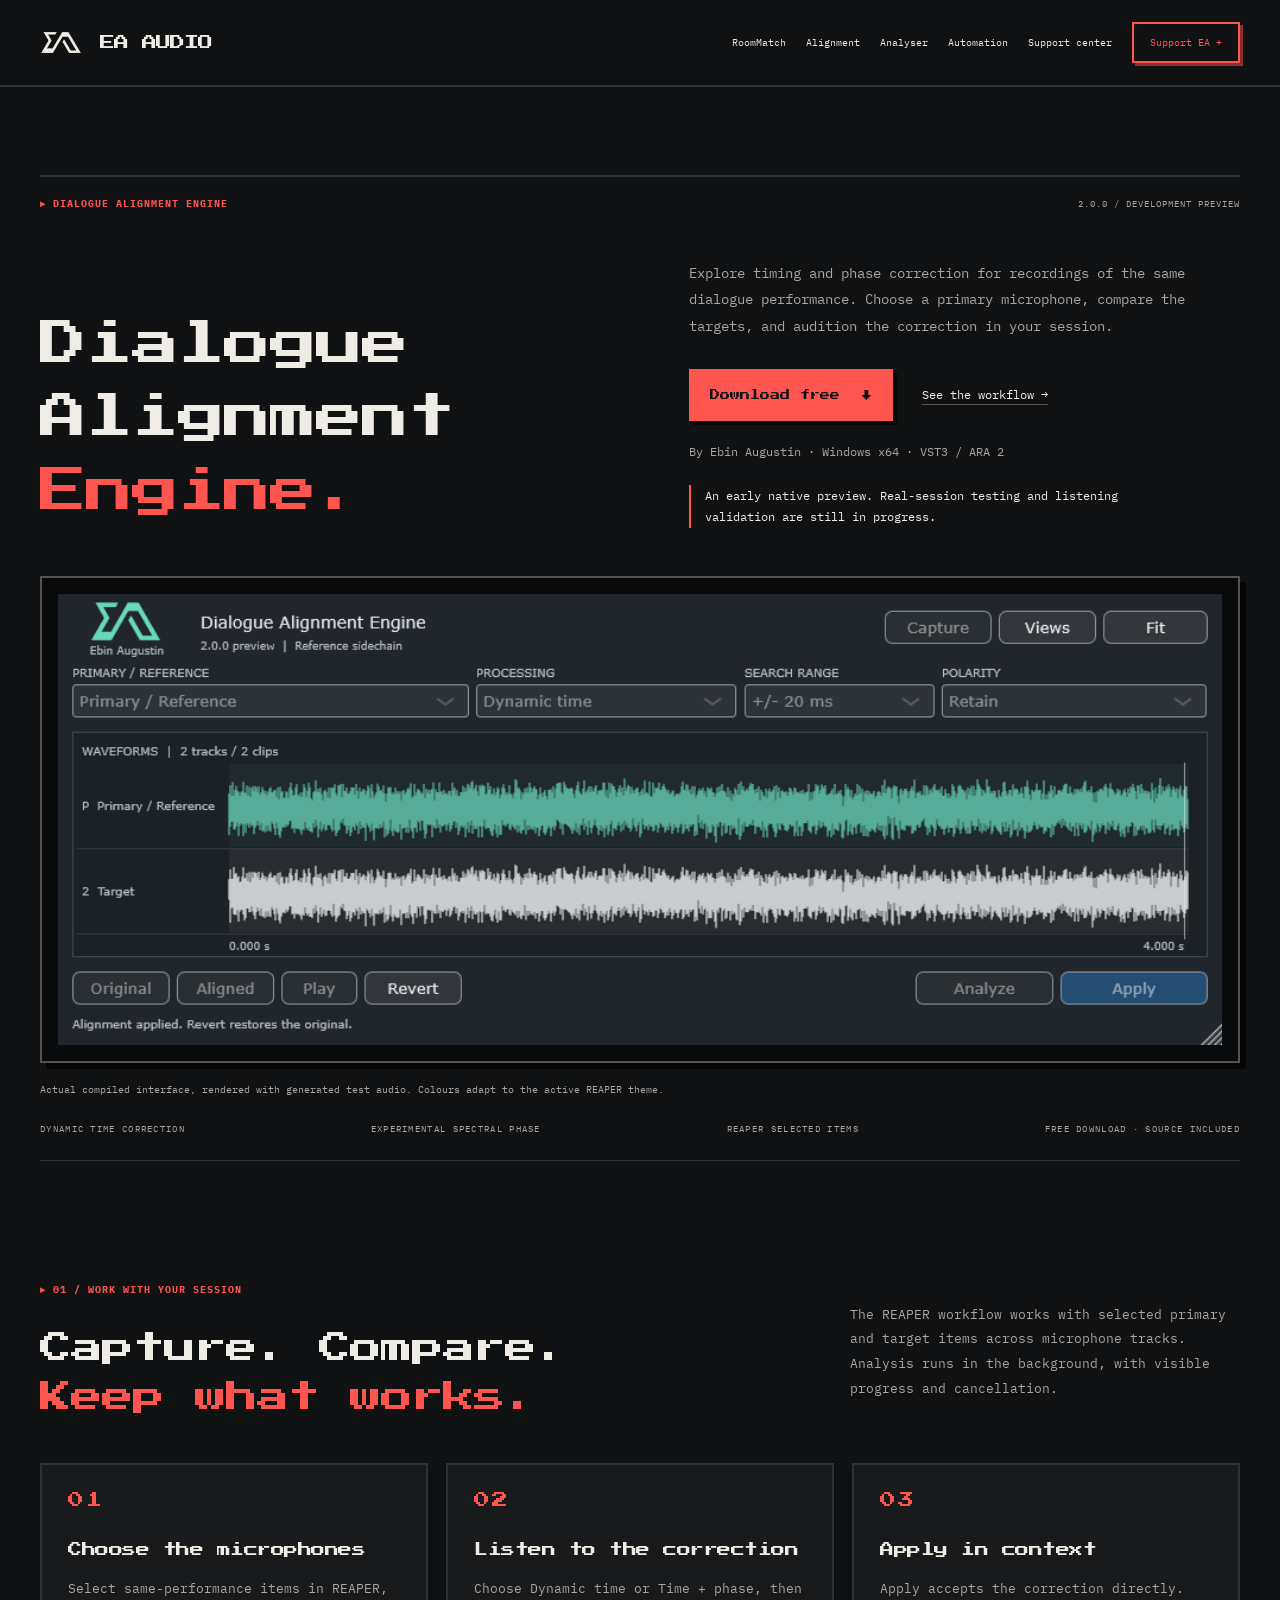
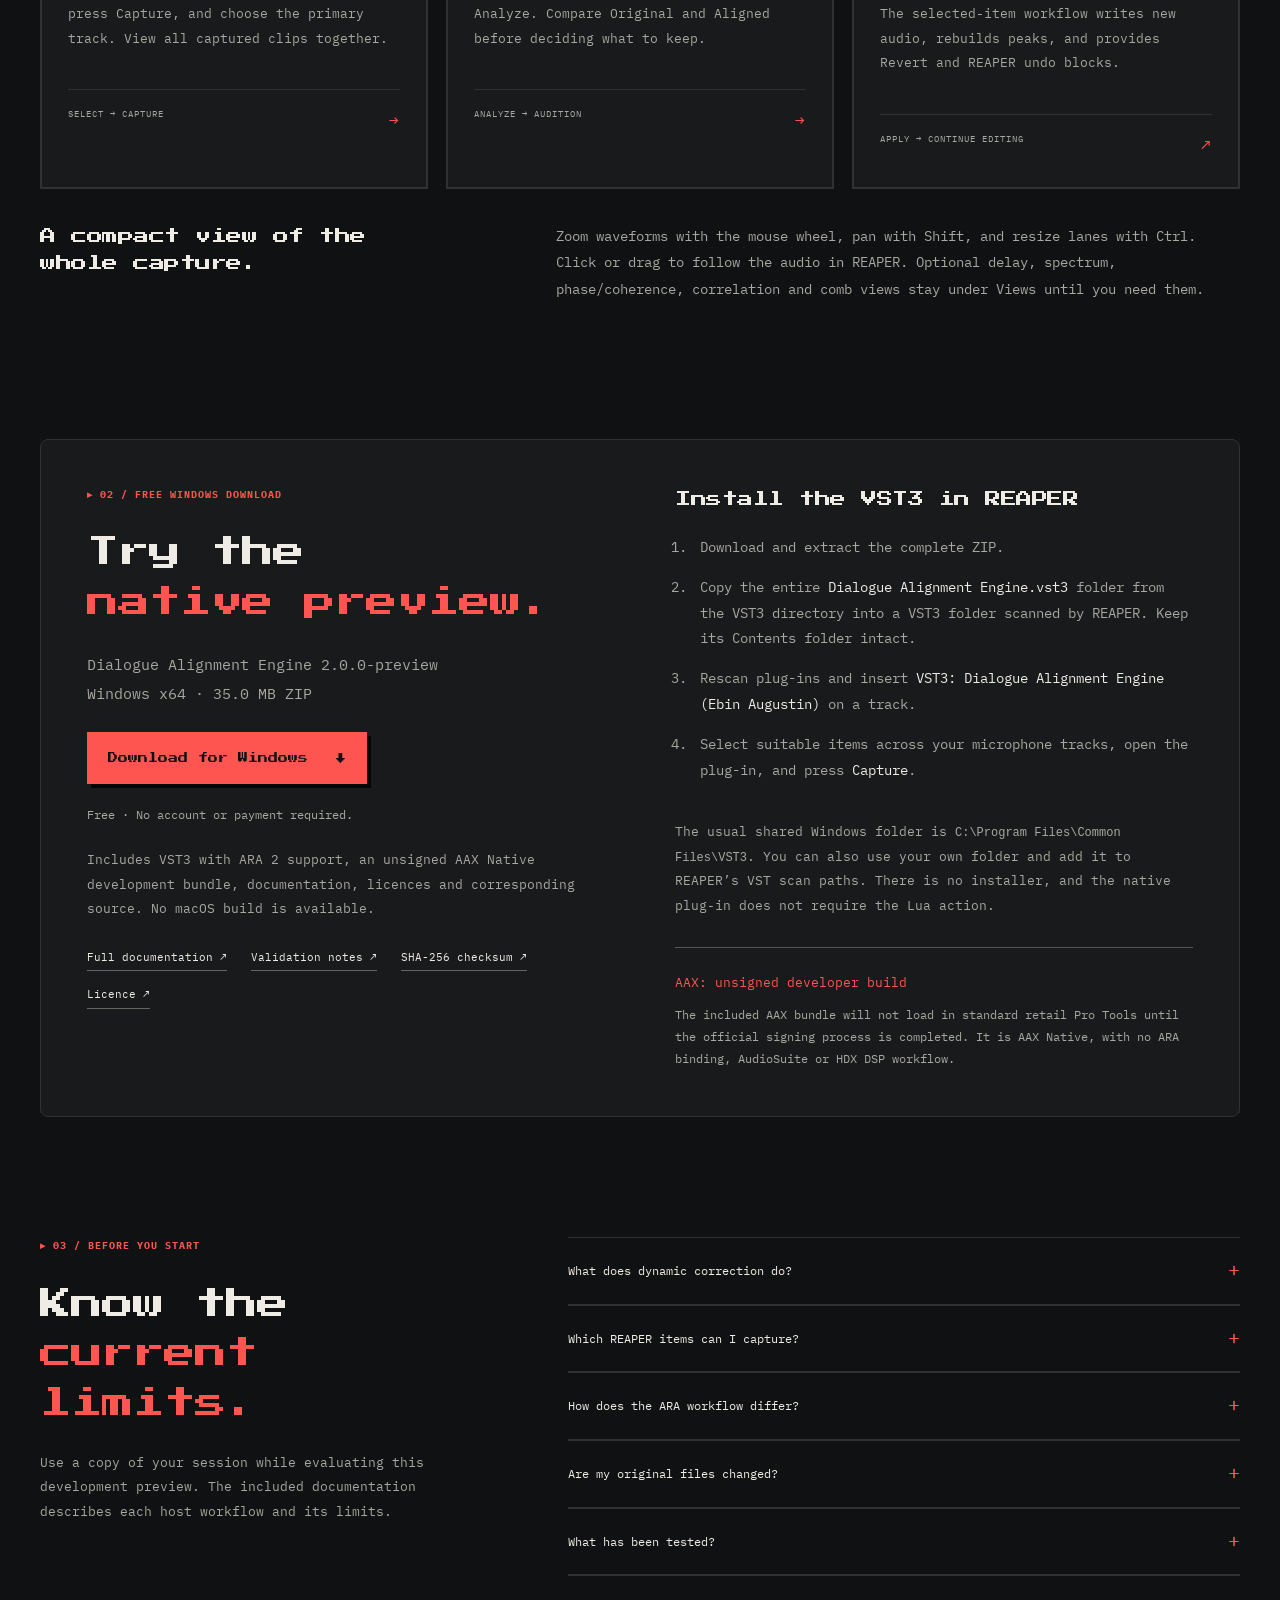
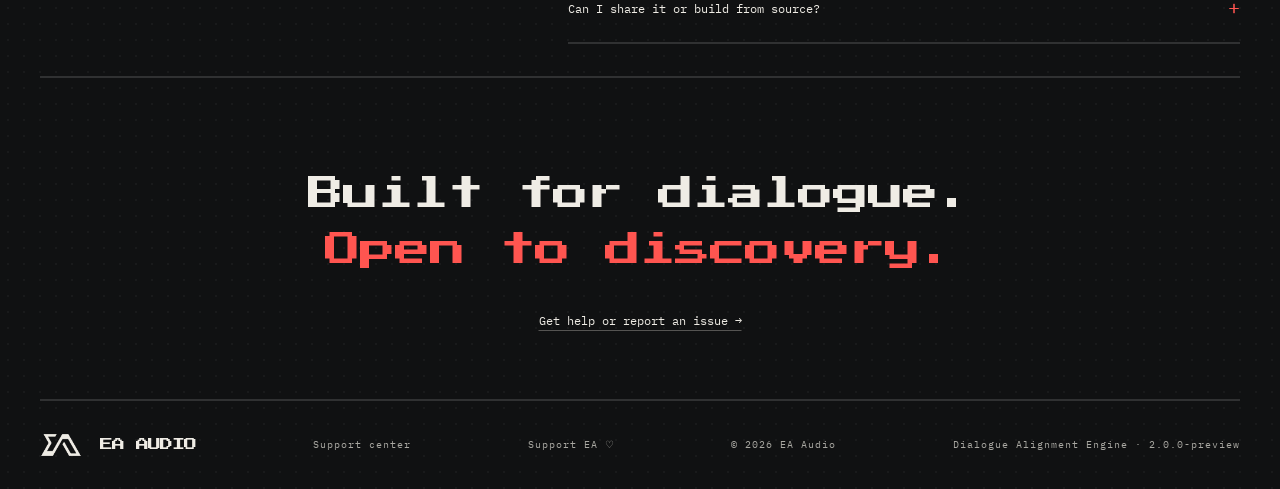
==== commit cd3937cb: "Use original EA logo for favicons and header branding on every page" ====
--- a/alignment.html
+++ b/alignment.html
@@ -12,15 +12,15 @@
   <meta property="og:url" content="https://ebinaugustin.github.io/ea-audio-website/alignment.html">
   <meta property="og:image" content="https://ebinaugustin.github.io/ea-audio-website/assets/alignment/interface.png">
   <link rel="canonical" href="https://ebinaugustin.github.io/ea-audio-website/alignment.html">
-  <link rel="icon" href="assets/favicon.svg" type="image/svg+xml">
+  <link rel="icon" href="assets/ea-favicon.svg?v=1" type="image/svg+xml">
   <link rel="stylesheet" href="styles.css?v=9">
   <link rel="stylesheet" href="alignment.css?v=1">
   <script type="application/ld+json">{"@context":"https://schema.org","@type":"SoftwareApplication","name":"Dialogue Alignment Engine","softwareVersion":"2.0.0-preview","operatingSystem":"Windows x64","applicationCategory":"MultimediaApplication","author":{"@type":"Person","name":"Ebin Augustin"},"offers":{"@type":"Offer","price":"0","priceCurrency":"USD"},"url":"https://ebinaugustin.github.io/ea-audio-website/alignment.html","downloadUrl":"https://ebinaugustin.github.io/ea-audio-website/downloads/dialogue-alignment-engine/2.0.0-preview/Dialogue_Alignment_Engine_2_0_0_Windows_Preview.zip"}</script>
-<link rel="stylesheet" href="pixel.css?v=2">
+<link rel="stylesheet" href="pixel.css?v=3">
 </head>
 <body>
   <a class="skip" href="#main">Skip to content</a>
-  <header class="header"><a class="brand" href="./" aria-label="EA Audio home"><img src="assets/pixel-mark.svg" alt="" width="34" height="28"><span>EA <b>AUDIO</b></span></a><button class="pixel-menu" type="button" aria-expanded="false" aria-controls="pixel-navigation">MENU +</button><nav id="pixel-navigation" aria-label="Main navigation"><a href="./#roommatch">RoomMatch</a><a href="alignment.html" aria-current="page">Alignment</a><a href="analyser.html">Analyser</a><a href="automation.html">Automation</a><a href="support.html">Support center</a><a class="nav-support" href="./#support">Support EA +</a></nav></header>
+  <header class="header"><a class="brand" href="./" aria-label="EA Audio home"><img src="assets/ea-original-logo.svg" alt="" width="34" height="28"><span>EA <b>AUDIO</b></span></a><button class="pixel-menu" type="button" aria-expanded="false" aria-controls="pixel-navigation">MENU +</button><nav id="pixel-navigation" aria-label="Main navigation"><a href="./#roommatch">RoomMatch</a><a href="alignment.html" aria-current="page">Alignment</a><a href="analyser.html">Analyser</a><a href="automation.html">Automation</a><a href="support.html">Support center</a><a class="nav-support" href="./#support">Support EA +</a></nav></header>
   <main id="main">
     <section class="section alignment-hero">
       <div class="hero-top"><p class="eyebrow">DIALOGUE ALIGNMENT ENGINE</p><span class="edition">2.0.0 / DEVELOPMENT PREVIEW</span></div>
@@ -83,7 +83,7 @@
     </section>
     <section class="closing"><p>Built for dialogue.<br><em>Open to discovery.</em></p><a class="text-link" href="support.html?plugin=dialogue-alignment-engine">Get help or report an issue →</a></section>
   </main>
-  <footer><a class="brand" href="./"><img src="assets/pixel-mark.svg" alt="" width="48" height="30"><span>EA <b>AUDIO</b></span></a><a href="support.html?plugin=dialogue-alignment-engine">Support center</a><a href="./#support">Support EA ♡</a><span>© 2026 EA Audio</span><span>Dialogue Alignment Engine · 2.0.0-preview</span></footer>
+  <footer><a class="brand" href="./"><img src="assets/ea-original-logo.svg" alt="" width="48" height="30"><span>EA <b>AUDIO</b></span></a><a href="support.html?plugin=dialogue-alignment-engine">Support center</a><a href="./#support">Support EA ♡</a><span>© 2026 EA Audio</span><span>Dialogue Alignment Engine · 2.0.0-preview</span></footer>
 <script src="pixel.js?v=2"></script>
 </body>
 </html>
--- a/pixel.css
+++ b/pixel.css
@@ -32,3 +32,6 @@
 @media(max-width:1050px) and (min-width:761px){.pixel-hero h1{font-size:25px!important}}
 @media(max-width:760px){.pixel-hero h1{font-size:clamp(17px,4.5vw,28px)!important;line-height:1.75!important}}
 @media(prefers-reduced-motion:reduce){html{scroll-behavior:auto}a,button,summary{transition:none}}
+
+/* Preserve the original EA logo across the pixel theme. */
+.header .brand img,footer .brand img{width:42px;height:28px;filter:none;transform:none;object-fit:contain;image-rendering:auto}
